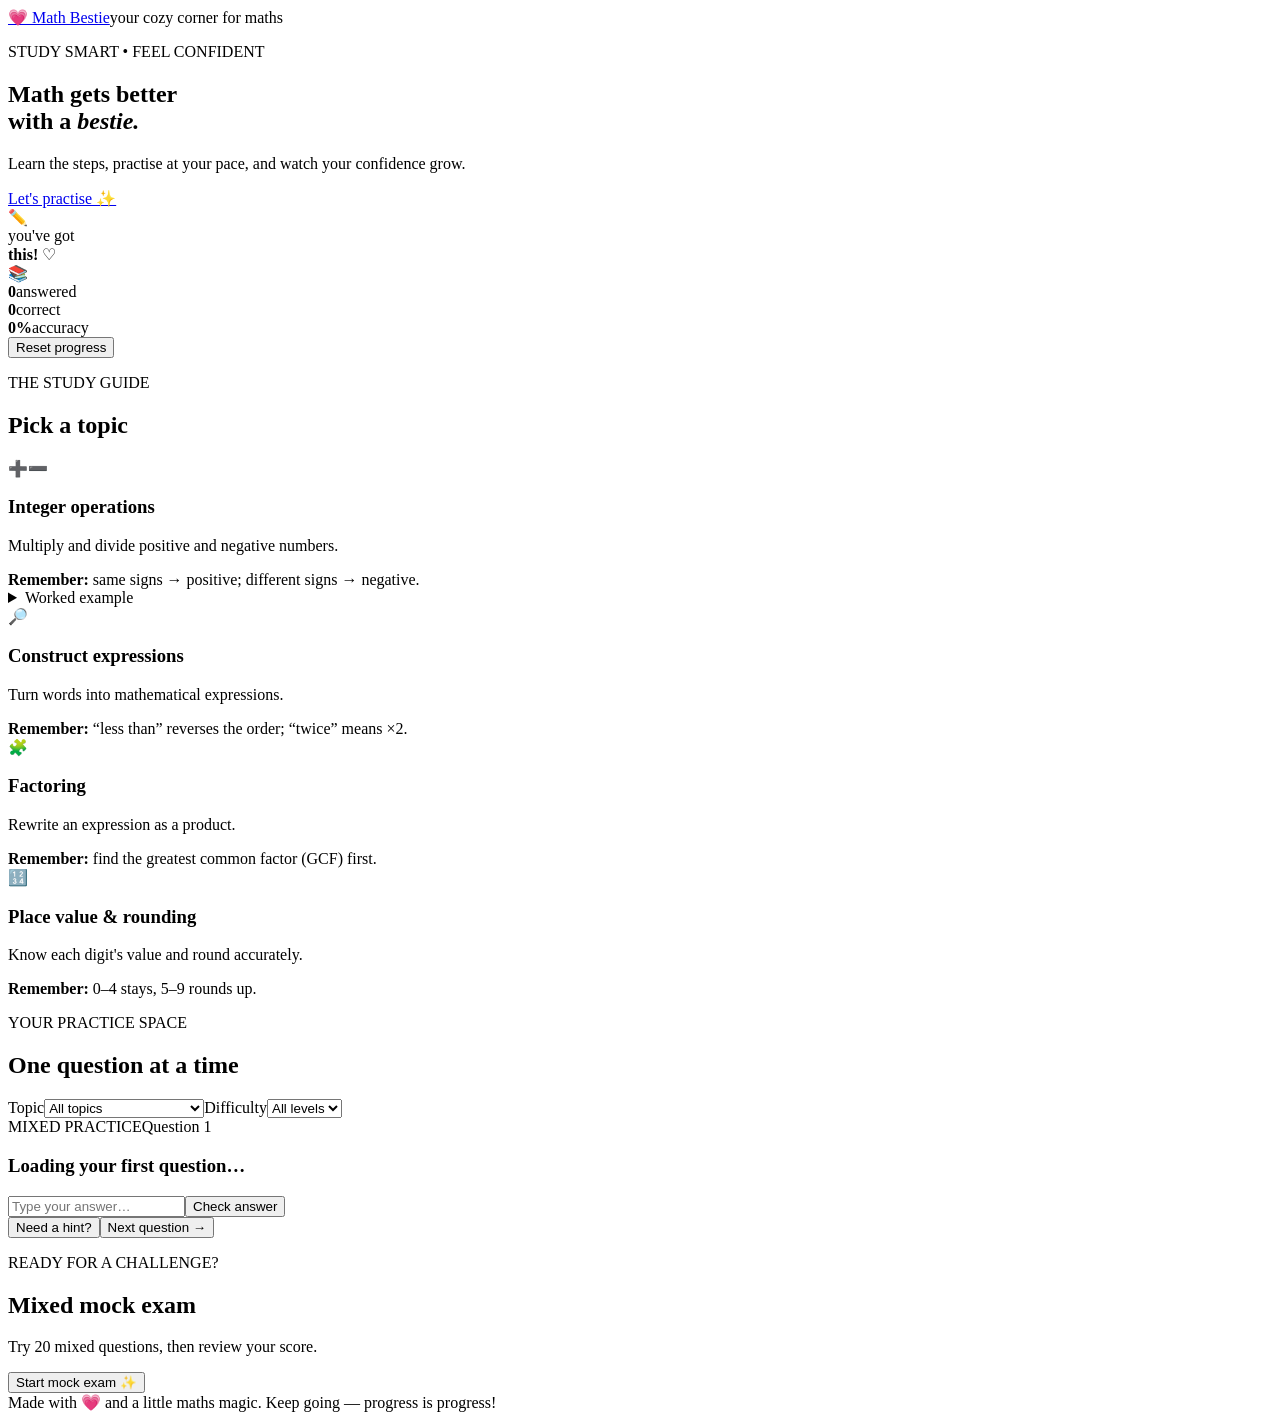
==== index.html @ a385732d "Add pink Math Bestie study website" ====
<!doctype html>
<html lang="en"><head><meta charset="utf-8"><meta name="viewport" content="width=device-width,initial-scale=1"><meta name="theme-color" content="#fff0f6"><title>Math Bestie 💗</title><link rel="stylesheet" href="style.css"></head>
<body><header class="top"><a class="brand" href="#">💗 Math Bestie</a><span>your cozy corner for maths</span></header><main>
<section class="hero"><div><p class="eyebrow">STUDY SMART • FEEL CONFIDENT</p><h1>Math gets better<br>with a <em>bestie.</em></h1><p>Learn the steps, practise at your pace, and watch your confidence grow.</p><a class="cta" href="#practice">Let's practise ✨</a></div><div class="hero-art" aria-label="Decorative pink notebook">✏️<div>you've got<br><b>this!</b> ♡</div>📚</div></section>
<section class="stats"><div><strong id="done">0</strong><span>answered</span></div><div><strong id="correct">0</strong><span>correct</span></div><div><strong id="percent">0%</strong><span>accuracy</span></div><button id="reset" class="quiet">Reset progress</button></section>
<section><div class="section-head"><div><p class="eyebrow">THE STUDY GUIDE</p><h2>Pick a topic</h2></div></div><div class="topics">
<article class="topic"><span>➕➖</span><h3>Integer operations</h3><p>Multiply and divide positive and negative numbers.</p><b>Remember:</b> same signs → positive; different signs → negative.<details><summary>Worked example</summary><p>(−6) × 4 = −24 because the signs differ. (−24) ÷ (−6) = 4 because the signs match.</p></details></article>
<article class="topic"><span>🔎</span><h3>Construct expressions</h3><p>Turn words into mathematical expressions.</p><b>Remember:</b> “less than” reverses the order; “twice” means ×2.</article>
<article class="topic"><span>🧩</span><h3>Factoring</h3><p>Rewrite an expression as a product.</p><b>Remember:</b> find the greatest common factor (GCF) first.</article>
<article class="topic"><span>🔢</span><h3>Place value & rounding</h3><p>Know each digit's value and round accurately.</p><b>Remember:</b> 0–4 stays, 5–9 rounds up.</article>
</div></section>
<section id="practice" class="practice"><p class="eyebrow">YOUR PRACTICE SPACE</p><h2>One question at a time</h2><div class="filters"><label>Topic<select id="topic"><option value="all">All topics</option><option value="integers">Integer operations</option><option value="expressions">Construct expressions</option><option value="factoring">Factoring</option><option value="place">Place value & rounding</option></select></label><label>Difficulty<select id="level"><option value="all">All levels</option><option value="easy">Easy</option><option value="medium">Medium</option><option value="hard">Hard</option></select></label></div>
<div class="question-card"><div class="q-meta"><span id="qtopic">MIXED PRACTICE</span><span id="qnum">Question 1</span></div><h3 id="question">Loading your first question…</h3><p id="hint" class="hint"></p><form id="answer-form"><input id="answer" autocomplete="off" placeholder="Type your answer…" aria-label="Your answer" required><button class="cta" type="submit">Check answer</button></form><div class="actions"><button id="showhint" class="quiet" type="button">Need a hint?</button><button id="next" class="quiet" type="button">Next question →</button></div><p id="feedback" role="status" aria-live="polite"></p></div></section>
<section class="exam"><p class="eyebrow">READY FOR A CHALLENGE?</p><h2>Mixed mock exam</h2><p>Try 20 mixed questions, then review your score.</p><button id="exam" class="cta">Start mock exam ✨</button><div id="examarea"></div></section>
</main><footer>Made with 💗 and a little maths magic. Keep going — progress is progress!</footer><script src="app.js"></script></body></html>
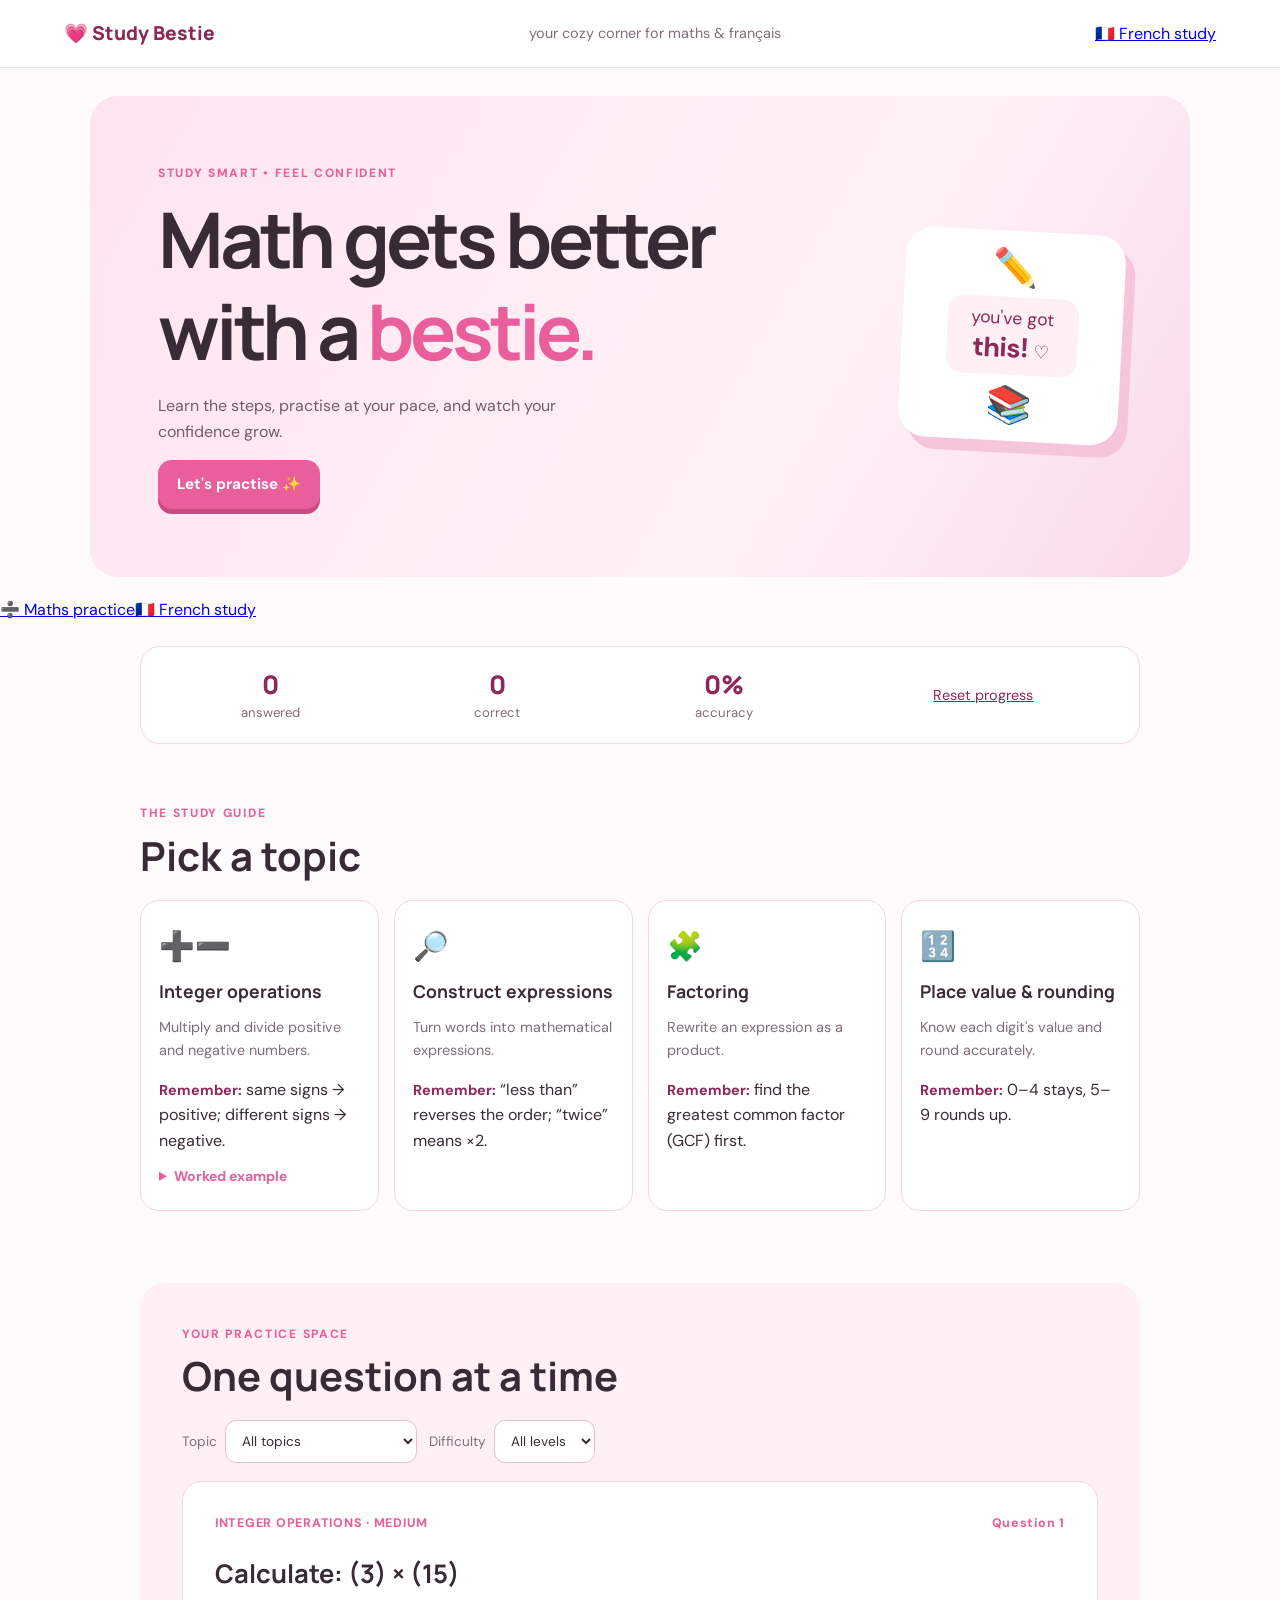
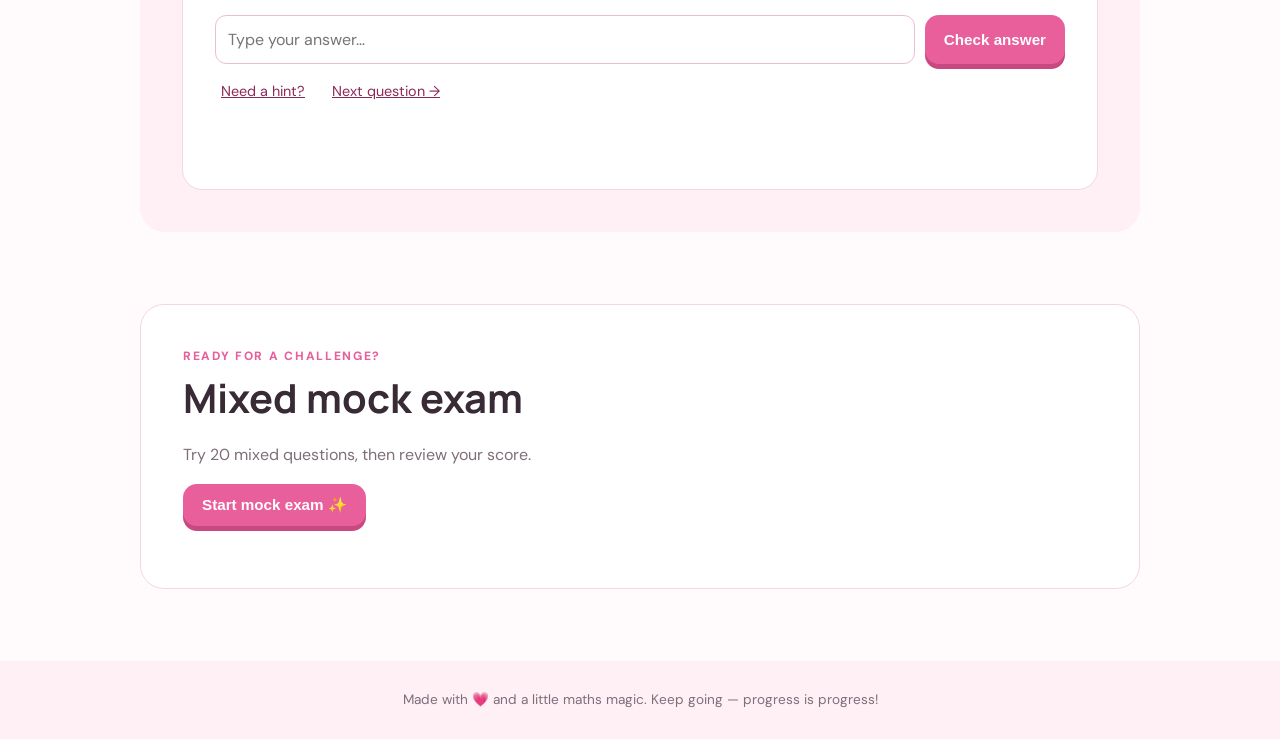
==== commit 40c35ffb: "Rename site Study Bestie and add French study navigation" ====
--- a/index.html
+++ b/index.html
@@ -1,7 +1,8 @@
 <!doctype html>
-<html lang="en"><head><meta charset="utf-8"><meta name="viewport" content="width=device-width,initial-scale=1"><meta name="theme-color" content="#fff0f6"><title>Math Bestie 💗</title><link rel="stylesheet" href="style.css"></head>
-<body><header class="top"><a class="brand" href="#">💗 Math Bestie</a><span>your cozy corner for maths</span></header><main>
+<html lang="en"><head><meta charset="utf-8"><meta name="viewport" content="width=device-width,initial-scale=1"><meta name="theme-color" content="#fff0f6"><title>Study Bestie 💗 | Maths</title><link rel="stylesheet" href="style.css"></head>
+<body><header class="top"><a class="brand" href="#">💗 Study Bestie</a><span>your cozy corner for maths & français</span><a class="french-link" href="french.html">🇫🇷 French study</a></header><main>
 <section class="hero"><div><p class="eyebrow">STUDY SMART • FEEL CONFIDENT</p><h1>Math gets better<br>with a <em>bestie.</em></h1><p>Learn the steps, practise at your pace, and watch your confidence grow.</p><a class="cta" href="#practice">Let's practise ✨</a></div><div class="hero-art" aria-label="Decorative pink notebook">✏️<div>you've got<br><b>this!</b> ♡</div>📚</div></section>
+<nav class="subject-nav" id="subjects"><a href="#practice">➗ Maths practice</a><a href="french.html">🇫🇷 French study</a></nav>
 <section class="stats"><div><strong id="done">0</strong><span>answered</span></div><div><strong id="correct">0</strong><span>correct</span></div><div><strong id="percent">0%</strong><span>accuracy</span></div><button id="reset" class="quiet">Reset progress</button></section>
 <section><div class="section-head"><div><p class="eyebrow">THE STUDY GUIDE</p><h2>Pick a topic</h2></div></div><div class="topics">
 <article class="topic"><span>➕➖</span><h3>Integer operations</h3><p>Multiply and divide positive and negative numbers.</p><b>Remember:</b> same signs → positive; different signs → negative.<details><summary>Worked example</summary><p>(−6) × 4 = −24 because the signs differ. (−24) ÷ (−6) = 4 because the signs match.</p></details></article>
--- a/style.css
+++ b/style.css
@@ -0,0 +1 @@
+@import url('https://fonts.googleapis.com/css2?family=DM+Sans:wght@400;500;600;700&family=Manrope:wght@400;600;700;800&display=swap');:root{--pink:#e95f9b;--deep:#8d2858;--pale:#fff0f6;--ink:#392b35;--muted:#806d79;--white:#fff;--line:#f4d6e4}*{box-sizing:border-box}html{scroll-behavior:smooth}body{margin:0;background:#fffafb;color:var(--ink);font-family:'DM Sans',sans-serif;line-height:1.6}.top{display:flex;justify-content:space-between;align-items:center;padding:18px max(5vw,20px);border-bottom:1px solid var(--line);background:#fff;position:sticky;top:0;z-index:5}.brand{font-family:Manrope,sans-serif;font-weight:800;color:var(--deep);text-decoration:none;font-size:1.2rem}.top span{color:var(--muted);font-size:.9rem}.hero{margin:28px auto 20px;width:min(1100px,90%);border-radius:28px;background:linear-gradient(120deg,#ffe4f0,#fff2f7 65%,#f8d9eb);padding:clamp(28px,6vw,68px);display:flex;align-items:center;justify-content:space-between;gap:30px;min-height:340px}.eyebrow{letter-spacing:.14em;color:var(--pink);font-size:.75rem;font-weight:800;margin:0 0 8px}h1,h2,h3{font-family:Manrope,sans-serif;line-height:1.2}h1{font-size:clamp(2.7rem,6vw,4.8rem);letter-spacing:-.055em;margin:10px 0}h1 em{color:var(--pink);font-style:normal}.hero p:not(.eyebrow){max-width:460px;color:#725c69}.cta{display:inline-block;border:0;border-radius:14px;padding:12px 19px;background:var(--pink);color:white;font-weight:700;text-decoration:none;cursor:pointer;font-size:.95rem;box-shadow:0 5px 0 #c84980;transition:transform .15s}.cta:hover{transform:translateY(-2px)}.hero-art{flex-shrink:0;width:220px;height:210px;border-radius:28px;background:#fff;box-shadow:10px 12px 0 #f6c5dc;display:flex;align-items:center;justify-content:center;flex-direction:column;font-size:2.3rem;transform:rotate(3deg)}.hero-art div{background:#fff0f6;border-radius:16px;padding:10px 24px;text-align:center;font-size:1.1rem;color:var(--deep);line-height:1.3}.hero-art b{font-size:1.7rem}.stats{width:min(1000px,90%);margin:24px auto 60px;display:flex;align-items:center;justify-content:space-around;gap:15px;padding:20px;background:white;border:1px solid var(--line);border-radius:20px}.stats div{display:flex;flex-direction:column;text-align:center}.stats strong{font:800 1.6rem Manrope;color:var(--deep)}.stats span{font-size:.82rem;color:var(--muted)}main>section:not(.hero):not(.stats){width:min(1000px,90%);margin:0 auto 72px}.section-head h2,h2{font-size:clamp(1.8rem,4vw,2.5rem);margin:0 0 20px}.topics{display:grid;grid-template-columns:repeat(4,1fr);gap:15px}.topic{padding:22px 18px;background:white;border:1px solid var(--line);border-radius:19px}.topic>span{font-size:1.8rem}.topic h3{font-size:1.1rem;margin:12px 0 8px}.topic p,.topic b{font-size:.9rem}.topic p{color:var(--muted)}.topic b{color:var(--deep)}details{margin-top:12px;font-size:.88rem}summary{cursor:pointer;color:var(--pink);font-weight:700}.practice{padding:clamp(20px,5vw,42px);background:#fff0f6;border-radius:25px}.filters{display:flex;gap:12px;flex-wrap:wrap;margin:18px 0}.filters label{font-size:.85rem;color:var(--muted);display:flex;gap:8px;align-items:center}select,input{font:inherit;padding:11px 12px;border:1px solid #e9bfd3;border-radius:11px;background:white;color:var(--ink);max-width:100%}.question-card{background:#fff;border:1px solid var(--line);border-radius:20px;padding:clamp(20px,4vw,32px)}.q-meta{display:flex;justify-content:space-between;gap:10px;color:var(--pink);font-size:.78rem;font-weight:800;letter-spacing:.06em}.question-card h3{font-size:clamp(1.2rem,3vw,1.6rem);margin:25px 0}.question-card form{display:flex;gap:10px;flex-wrap:wrap}.question-card input{flex:1;min-width:150px}.actions{display:flex;gap:15px;flex-wrap:wrap;margin-top:15px}.quiet{border:0;background:transparent;color:var(--deep);text-decoration:underline;cursor:pointer;font:inherit;font-size:.9rem}.hint{color:var(--muted);min-height:1.2em}.hint:empty{display:none}#feedback{font-weight:700;min-height:1.3em}#feedback.good{color:#25845d}#feedback.bad{color:#b83b6b}.exam{border:1px solid var(--line);border-radius:24px;padding:clamp(24px,5vw,42px);background:white}.exam>p:not(.eyebrow){color:var(--muted)}#examarea{margin-top:20px}.exam-item{padding:14px 0;border-bottom:1px solid var(--line)}.exam-item label{display:block;font-weight:600}.exam-item input{margin-top:8px;width:100%}footer{text-align:center;padding:28px 20px;background:#fff0f6;color:var(--muted);font-size:.85rem}@media(max-width:850px){.topics{grid-template-columns:repeat(2,1fr)}.hero-art{width:170px;height:175px}}@media(max-width:540px){.top span{display:none}.hero{align-items:flex-start}.hero-art{display:none}.stats{flex-wrap:wrap}.stats div{min-width:70px}.topics{grid-template-columns:1fr}.filters label{width:100%;justify-content:space-between}.filters select{flex:1}.question-card form{flex-direction:column}.question-card form .cta{width:100%}}
